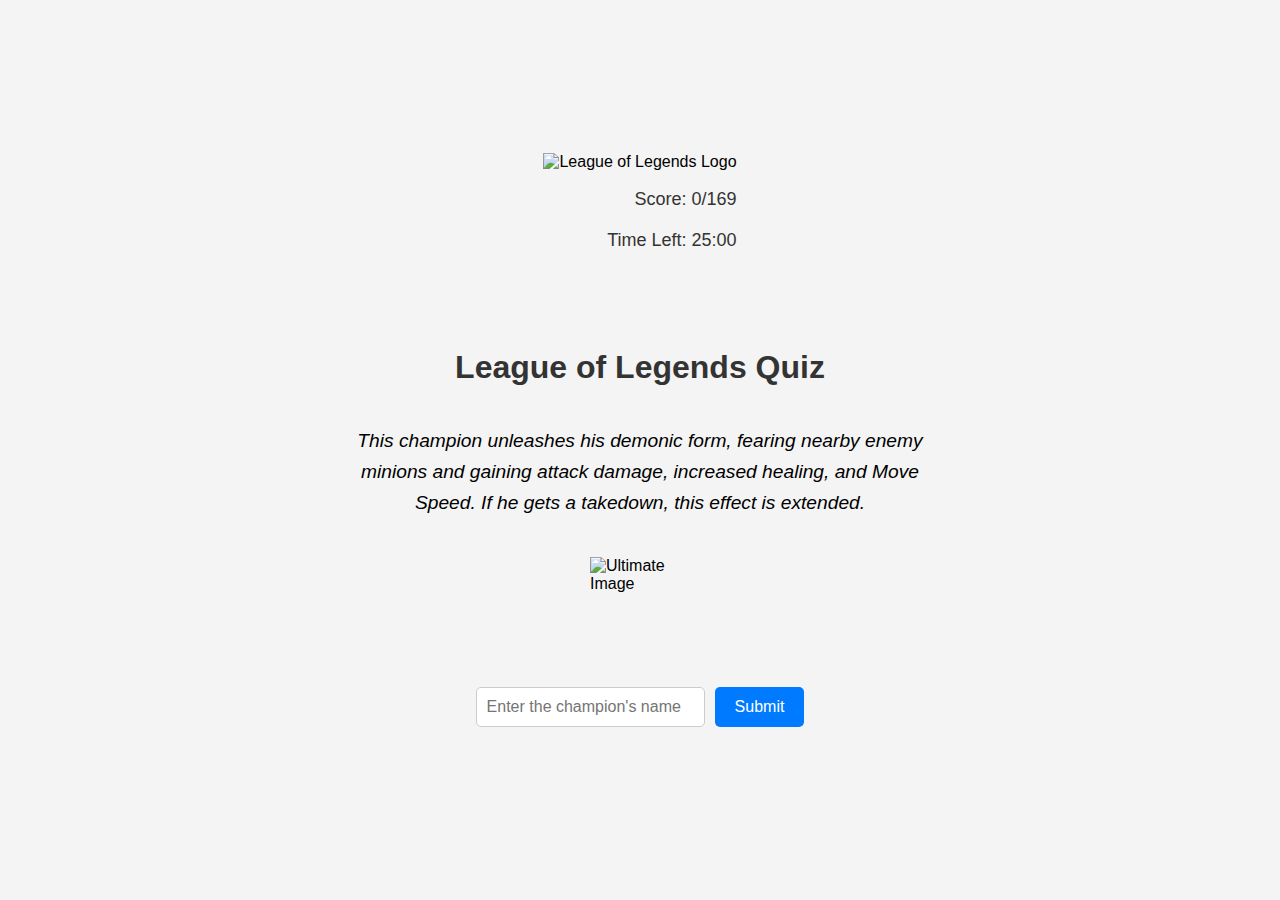
==== index.html @ c1e0116f "Quiz lol" ====
<!DOCTYPE html>
<html lang="en">

<head>
    <meta charset="UTF-8">
    <meta name="viewport" content="width=device-width, initial-scale=1.0">
    <title>League of Legends Quiz</title>
    <link rel="stylesheet" href="style.css"> <!-- Lien vers le fichier CSS externe -->
</head>

<body>
    <div class="header">
        <!-- Remplacer l'image de Tristana par le logo de League of Legends -->
        <img src="https://brand.riotgames.com/static/a91000434ed683358004b85c95d43ce0/8a20a/lol-logo.png"
            alt="League of Legends Logo" id="lol-logo">
        <div class="score-timer">
            <p id="score">Score: 0/165</p>
            <p id="timer">Time Left: 25:00</p>
        </div>
    </div>

    <h1>League of Legends Quiz</h1>

    <div class="question-container">
        <div class="description">
            <p id="description">Loading...</p>
        </div>
        <div class="ultimate-image">
            <img id="ultimateImage" src="" alt="Ultimate Image" style="display:none;">
        </div>
        <div id="feedback" class="feedback"></div> <!-- Zone de feedback "Correct"/"Wrong" -->
    </div>

    <div class="input-group">
        <input type="text" id="championInput" placeholder="Enter the champion's name">
        <button onclick="checkAnswer()">Submit</button>
    </div>

    <script src="quiz.js"></script>
</body>

</html>
---- style.css ----
/* style.css */

body {
    font-family: Arial, sans-serif;
    background-color: #f4f4f4;
    margin: 0;
    padding: 0;
    display: flex;
    flex-direction: column;
    align-items: center;
    justify-content: center;
    height: 100vh;
    position: relative;
}

header {
    width: 100%;
    padding: 10px;
    display: flex;
    justify-content: space-between;
    position: absolute;
    top: 10px;
    left: 20px;
}

#lol-logo {
    width: 50px;
    height: 50px;
}

.score-timer {
    text-align: right;
    margin-top: 10px;
}

h1 {
    color: #333;
    margin-top: 80px;
}

.question-container {
    display: flex;
    flex-direction: column;
    align-items: center;
    margin-bottom: 20px;
    width: 80%;
}

.description {
    font-style: italic;
    text-align: center; /* Centrer le texte */
    margin-bottom: 10px;
    line-height: 1.6;
    font-size: 1.2em;
    width: 100%;
    max-width: 600px; /* Limiter la largeur pour un meilleur rendu */
}

.ultimate-image img {
    width: 100px;
    height: 100px;
    margin-top: 10px;
}

.input-group {
    display: flex;
    flex-direction: row;
    margin-bottom: 20px;
    justify-content: center;
}

.input-group input {
    padding: 10px;
    font-size: 16px;
    margin-right: 10px;
    border-radius: 5px;
    border: 1px solid #ccc;
}

.input-group button {
    padding: 10px 20px;
    font-size: 16px;
    background-color: #007BFF;
    color: white;
    border: none;
    border-radius: 5px;
    cursor: pointer;
}

.input-group button:hover {
    background-color: #0056b3;
}

#score, #timer {
    font-size: 18px;
    color: #333;
}

#feedback {
    font-size: 18px;
    margin-top: 10px;
}

#timer {
    margin-top: 20px;
}
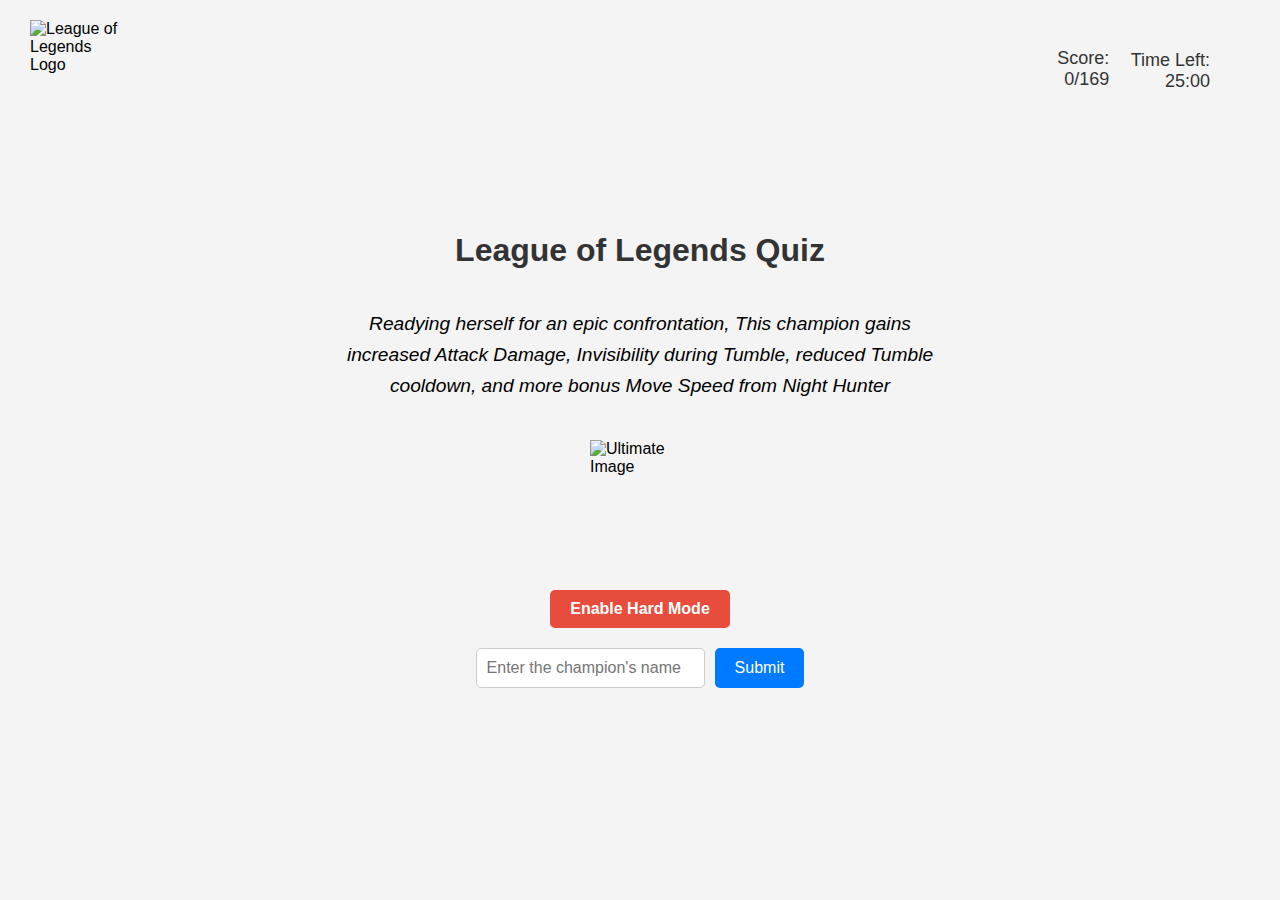
==== commit 995ecd21: "Fini" ====
--- a/index.html
+++ b/index.html
@@ -10,7 +10,6 @@
 
 <body>
     <div class="header">
-        <!-- Remplacer l'image de Tristana par le logo de League of Legends -->
         <img src="https://brand.riotgames.com/static/a91000434ed683358004b85c95d43ce0/8a20a/lol-logo.png"
             alt="League of Legends Logo" id="lol-logo">
         <div class="score-timer">
@@ -20,7 +19,6 @@
     </div>
 
     <h1>League of Legends Quiz</h1>
-
     <div class="question-container">
         <div class="description">
             <p id="description">Loading...</p>
@@ -31,11 +29,16 @@
         <div id="feedback" class="feedback"></div> <!-- Zone de feedback "Correct"/"Wrong" -->
     </div>
 
+    <button id="hard-mode-btn" onclick="toggleHardMode()">Enable Hard Mode</button>
+
     <div class="input-group">
         <input type="text" id="championInput" placeholder="Enter the champion's name">
         <button onclick="checkAnswer()">Submit</button>
     </div>
 
+    <div id="final-score" style="display:block;"></div> <!-- Ajouter cette ligne pour le score final -->
+    <button id="restart-btn" style="display:block" onclick="restartQuiz()">Restart Quiz</button>
+
     <script src="quiz.js"></script>
 </body>
 
--- a/style.css
+++ b/style.css
@@ -13,7 +13,7 @@
     position: relative;
 }
 
-header {
+.header {
     width: 100%;
     padding: 10px;
     display: flex;
@@ -21,16 +21,23 @@
     position: absolute;
     top: 10px;
     left: 20px;
+    align-items: center;  /* Assure que les éléments sont bien alignés */
 }
 
 #lol-logo {
-    width: 50px;
-    height: 50px;
+    width: 100px;
+    height: 100px;
+    margin-right: 20px;  /* Ajouter un peu d'espace entre le logo et le score */
 }
 
 .score-timer {
     text-align: right;
-    margin-top: 10px;
+    margin-right: 100px;
+    display: flex;  /* Assure l'alignement horizontal */
+    justify-content: space-between;
+    width: 180px;  /* Réduire la largeur pour éviter l'extension excessive */
+    max-width: 50%; /* Empêche l'extension au-delà de la moitié de l'écran */
+    overflow: hidden; /* S'assure que rien ne déborde */
 }
 
 h1 {
@@ -99,8 +106,63 @@
 #feedback {
     font-size: 18px;
     margin-top: 10px;
+    font-weight: bold;
+    color: #333;
 }
 
 #timer {
     margin-top: 20px;
 }
+
+#final-score {
+    font-size: 24px;
+    font-weight: bold;
+    color: #333;
+    text-align: center;
+    margin-top: 20px;
+    margin-bottom: 20px;
+}
+
+#restart-btn {
+    padding: 10px 20px;
+    font-size: 16px;
+    background-color: #28a745;
+    color: white;
+    border: none;
+    border-radius: 5px;
+    cursor: pointer;
+    display: none; /* Cache le bouton au départ */
+}
+
+#restart-btn:hover {
+    background-color: #218838;
+}
+
+#hard-mode-btn {
+    background-color: #e74c3c; /* Rouge vif */
+    color: white; /* Texte blanc */
+    padding: 10px 20px; /* Espacement autour du texte */
+    font-size: 16px; /* Taille de police */
+    font-weight: bold; /* Mettre en gras */
+    border: none; /* Retirer la bordure */
+    border-radius: 5px; /* Coins arrondis */
+    cursor: pointer; /* Change le curseur en main */
+    transition: background-color 0.3s, transform 0.2s; /* Ajout d'une transition pour un effet fluide */
+    margin-top: 20px; /* Ajouter de l'espace au-dessus du bouton */
+    text-align: center; /* Centrer le texte */
+    margin-bottom: 20px;
+}
+
+/* Effet au survol */
+#hard-mode-btn:hover {
+    background-color: #c0392b; /* Un rouge un peu plus foncé lors du survol */
+    transform: scale(1.05); /* Légère agrandissement lors du survol */
+}
+
+/* Effet au clic */
+#hard-mode-btn:active {
+    background-color: #d35400; /* Un orange vif lorsque l'on clique */
+    transform: scale(0.95); /* Réduction légèrement à la pression */
+}
+
+
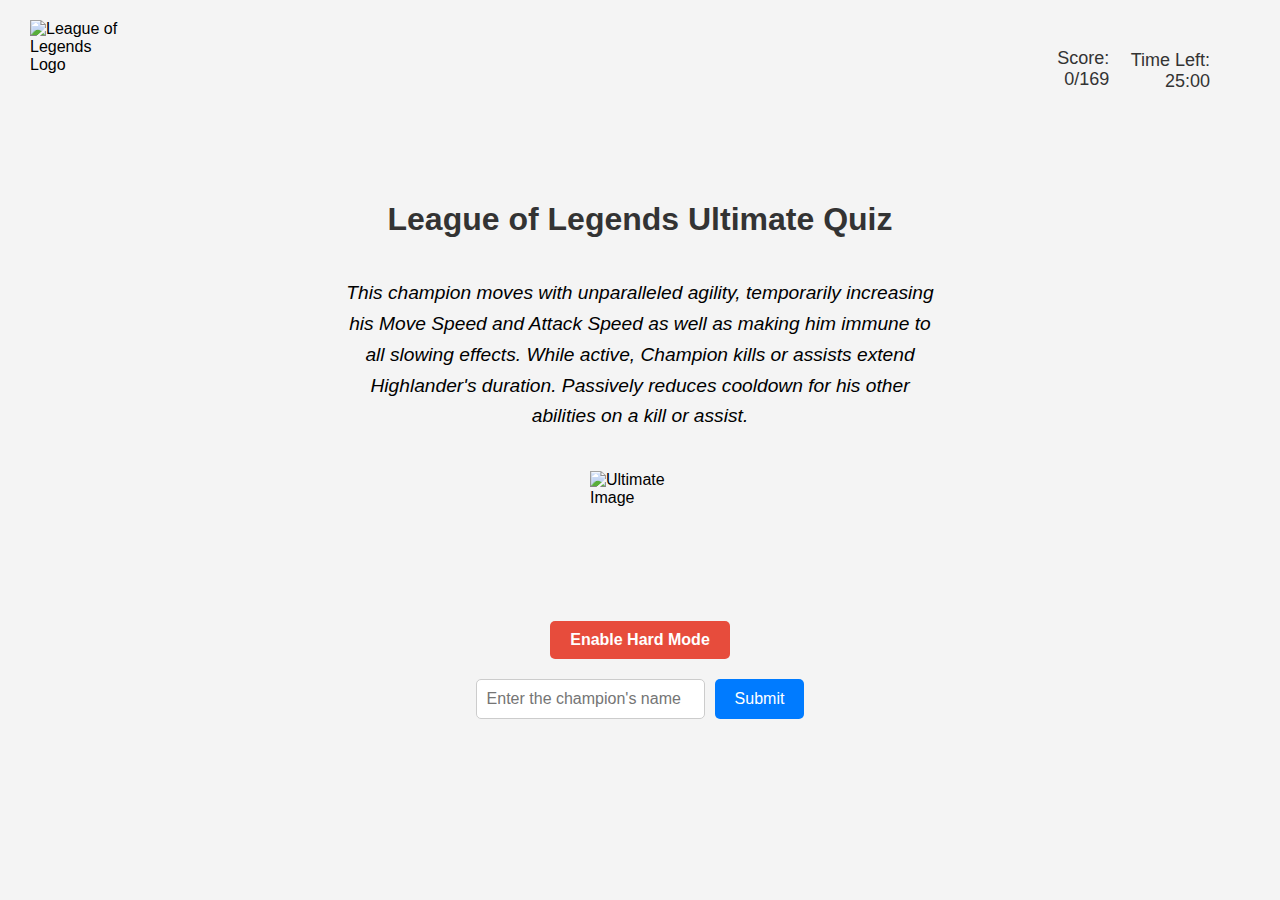
==== commit 3ddb1ed6: "Changment du titre" ====
--- a/index.html
+++ b/index.html
@@ -18,7 +18,7 @@
         </div>
     </div>
 
-    <h1>League of Legends Quiz</h1>
+    <h1>League of Legends Ultimate Quiz</h1>
     <div class="question-container">
         <div class="description">
             <p id="description">Loading...</p>
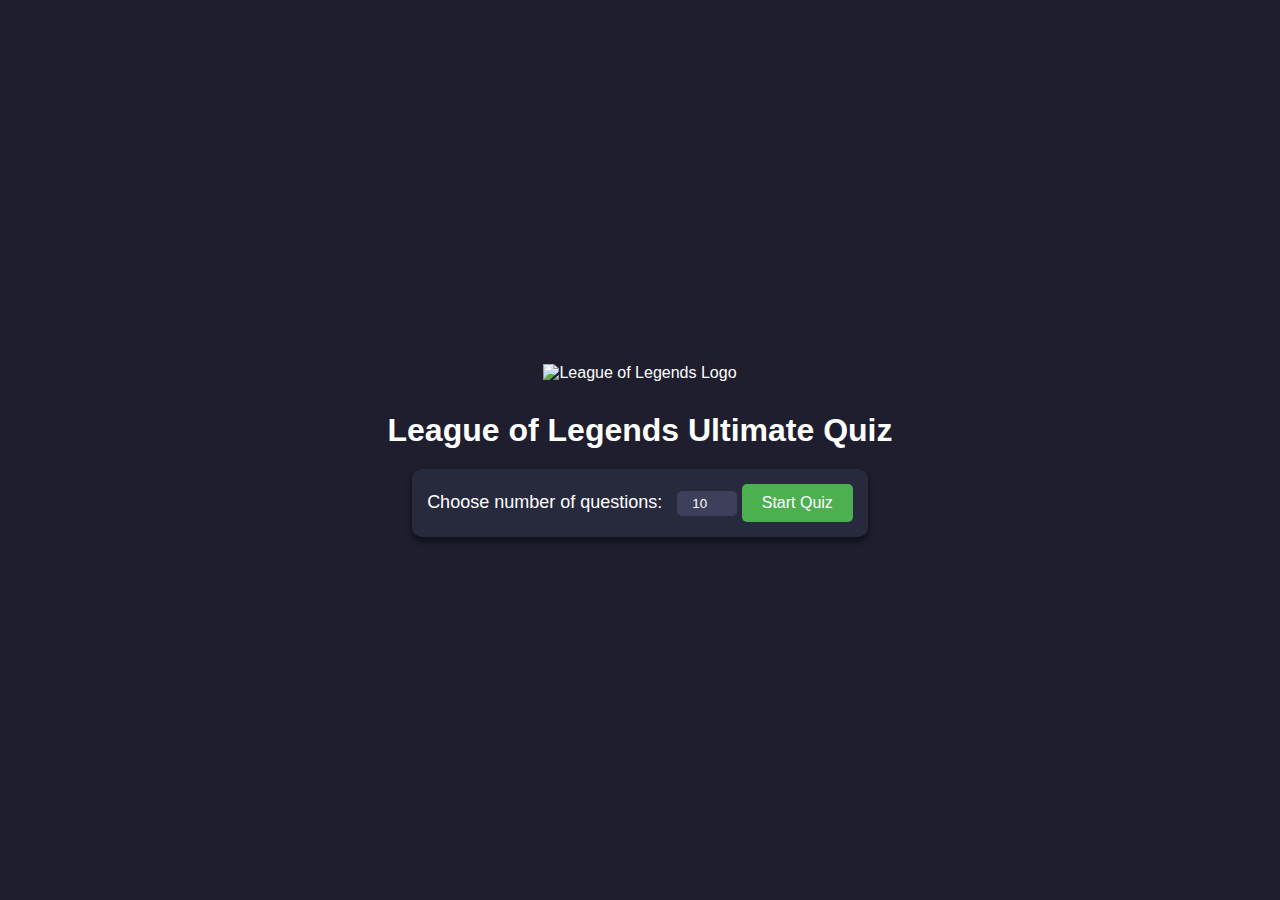
==== commit 6e61d541: "Beaucoup de modifications" ====
--- a/index.html
+++ b/index.html
@@ -5,39 +5,48 @@
     <meta charset="UTF-8">
     <meta name="viewport" content="width=device-width, initial-scale=1.0">
     <title>League of Legends Quiz</title>
-    <link rel="stylesheet" href="style.css"> <!-- Lien vers le fichier CSS externe -->
+    <link rel="stylesheet" href="style.css">
 </head>
 
 <body>
     <div class="header">
         <img src="https://brand.riotgames.com/static/a91000434ed683358004b85c95d43ce0/8a20a/lol-logo.png"
             alt="League of Legends Logo" id="lol-logo">
-        <div class="score-timer">
-            <p id="score">Score: 0/165</p>
-            <p id="timer">Time Left: 25:00</p>
+        <div class="score-timer" style="display:none;">
+            <p id="score">Score: 0/169</p>
+            <p id="timer">Time Left: 30:00</p>
         </div>
     </div>
 
     <h1>League of Legends Ultimate Quiz</h1>
-    <div class="question-container">
+    <div class="settings">
+        <label for="numQuestions">Choose number of questions: </label>
+        <input type="number" id="numQuestions" min="1" max="169" value="10">
+        <button onclick="startQuiz()">Start Quiz</button>
+    </div>
+    <div class="question-container" style="display:none;">
         <div class="description">
             <p id="description">Loading...</p>
+            <div id="feedback" class="feedback"></div>
         </div>
         <div class="ultimate-image">
             <img id="ultimateImage" src="" alt="Ultimate Image" style="display:none;">
         </div>
-        <div id="feedback" class="feedback"></div> <!-- Zone de feedback "Correct"/"Wrong" -->
+        <div id="quiz-completed">
+            Quiz Completed
+        </div>
+
     </div>
 
-    <button id="hard-mode-btn" onclick="toggleHardMode()">Enable Hard Mode</button>
+    <button id="hard-mode-btn" onclick="toggleHardMode()" style="display:none;">Enable Hard Mode</button>
 
-    <div class="input-group">
+    <div class="input-group" style="display:none;">
         <input type="text" id="championInput" placeholder="Enter the champion's name">
         <button onclick="checkAnswer()">Submit</button>
     </div>
 
-    <div id="final-score" style="display:block;"></div> <!-- Ajouter cette ligne pour le score final -->
-    <button id="restart-btn" style="display:block" onclick="restartQuiz()">Restart Quiz</button>
+    <div id="final-score" style="display:none;"></div>
+    <button id="restart-btn" style="display:none;" onclick="restartQuiz()">Restart Quiz</button>
 
     <script src="quiz.js"></script>
 </body>
--- a/style.css
+++ b/style.css
@@ -1,168 +1,261 @@
-/* style.css */
-
-body {
-    font-family: Arial, sans-serif;
-    background-color: #f4f4f4;
+/* Réinitialisation des styles par défaut */
+body, h1, label, input, button {
     margin: 0;
     padding: 0;
+    padding-bottom: 20px;
+    font-family: 'Arial', sans-serif;
+    box-sizing: border-box;
+}
+
+p {
+    margin: 0;
+    padding: 0;
+    margin-right: 20px;
+    font-family: 'Arial', sans-serif;
+    box-sizing: border-box;
+}
+
+/* Fond et mise en page */
+body {
+    background-color: #1e1e2e;
+    color: #fff;
     display: flex;
     flex-direction: column;
     align-items: center;
     justify-content: center;
     height: 100vh;
-    position: relative;
+    padding: 20px;
 }
 
 .header {
+    text-align: center;
+    margin-bottom: 20px;
+}
+
+#lol-logo {
+    width: 200px;
+    margin-bottom: 10px;
+}
+
+/* Section des paramètres */
+.settings {
+    background-color: #27293d;
+    padding: 15px;
+    border-radius: 10px;
+    box-shadow: 0 4px 6px rgba(0, 0, 0, 0.5);
+}
+
+.settings label {
+    font-size: 18px;
+    margin-right: 10px;
+}
+
+.settings input {
+    width: 60px;
+    padding: 5px;
+    border: none;
+    border-radius: 5px;
+    background: #3e405b;
+    color: #fff;
+    text-align: center;
+}
+
+.settings button {
+    padding: 10px 20px;
+    background-color: #4caf50;
+    border: none;
+    border-radius: 5px;
+    color: #fff;
+    font-size: 16px;
+    cursor: pointer;
+    transition: background-color 0.3s;
+}
+
+.settings button:hover {
+    background-color: #45a049;
+}
+
+/* Score et timer */
+.score-timer {
+    margin-bottom: 20px;
+    font-size: 20px;
+    font-weight: bold;
+    display: flex;
+    justify-content: space-between;
     width: 100%;
-    padding: 10px;
-    display: flex;
-    justify-content: space-between;
-    position: absolute;
-    top: 10px;
-    left: 20px;
-    align-items: center;  /* Assure que les éléments sont bien alignés */
-}
-
-#lol-logo {
-    width: 100px;
-    height: 100px;
-    margin-right: 20px;  /* Ajouter un peu d'espace entre le logo et le score */
-}
-
-.score-timer {
-    text-align: right;
-    margin-right: 100px;
-    display: flex;  /* Assure l'alignement horizontal */
-    justify-content: space-between;
-    width: 180px;  /* Réduire la largeur pour éviter l'extension excessive */
-    max-width: 50%; /* Empêche l'extension au-delà de la moitié de l'écran */
-    overflow: hidden; /* S'assure que rien ne déborde */
-}
-
-h1 {
-    color: #333;
-    margin-top: 80px;
-}
-
+    max-width: 400px;
+}
+
+/* Conteneur des questions */
 .question-container {
-    display: flex;
-    flex-direction: column;
-    align-items: center;
-    margin-bottom: 20px;
-    width: 80%;
-}
-
-.description {
-    font-style: italic;
-    text-align: center; /* Centrer le texte */
-    margin-bottom: 10px;
-    line-height: 1.6;
-    font-size: 1.2em;
+    text-align: center;
+    background-color: #27293d;
+    padding: 20px;
+    border-radius: 10px;
     width: 100%;
-    max-width: 600px; /* Limiter la largeur pour un meilleur rendu */
+    max-width: 500px;
+    box-shadow: 0 4px 6px rgba(0, 0, 0, 0.5);
+}
+
+.question-container #quiz-completed {
+    display:none;
+    padding-left: 120px;
+    text-align:right; 
+    font-size:36px; 
+    font-weight:bold; 
+    color:#4caf50;
 }
 
 .ultimate-image img {
     width: 100px;
     height: 100px;
-    margin-top: 10px;
-}
-
+    object-fit: cover;
+    border-radius: 100px;
+    margin: 15px 0;
+}
+
+.feedback {
+    margin-top: 20px;
+    font-size: 18px;
+    text-align: center;
+}
+
+/* Entrée et boutons */
 .input-group {
-    display: flex;
-    flex-direction: row;
-    margin-bottom: 20px;
-    justify-content: center;
+    margin-top: 20px;
+    display: flex;
+    flex-direction: column;
+    align-items: center;
 }
 
 .input-group input {
     padding: 10px;
-    font-size: 16px;
-    margin-right: 10px;
-    border-radius: 5px;
-    border: 1px solid #ccc;
+    border-radius: 5px;
+    border: none;
+    background: #3e405b;
+    color: #fff;
+    font-size: 16px;
+    margin-bottom: 10px;
+    width: 80%;
+    max-width: 400px;
 }
 
 .input-group button {
     padding: 10px 20px;
-    font-size: 16px;
-    background-color: #007BFF;
-    color: white;
-    border: none;
-    border-radius: 5px;
-    cursor: pointer;
+    background-color: #007bff;
+    border: none;
+    border-radius: 5px;
+    color: #fff;
+    font-size: 16px;
+    cursor: pointer;
+    transition: background-color 0.3s;
 }
 
 .input-group button:hover {
     background-color: #0056b3;
 }
 
-#score, #timer {
-    font-size: 18px;
-    color: #333;
-}
-
-#feedback {
-    font-size: 18px;
+/* Bouton mode difficile */
+#hard-mode-btn {
     margin-top: 10px;
-    font-weight: bold;
-    color: #333;
-}
-
-#timer {
-    margin-top: 20px;
-}
-
+    padding: 10px 20px;
+    background-color: #e91e63;
+    border: none;
+    border-radius: 5px;
+    color: #fff;
+    cursor: pointer;
+    font-size: 16px;
+    transition: background-color 0.3s;
+}
+
+#hard-mode-btn:hover {
+    background-color: #c2185b;
+}
+
+/* Bouton redémarrer */
+#restart-btn {
+    padding: 10px 20px;
+    background-color: #ff5722;
+    border: none;
+    border-radius: 5px;
+    color: #fff;
+    cursor: pointer;
+    font-size: 16px;
+    margin-top: 20px;
+    transition: background-color 0.3s;
+}
+
+#restart-btn:hover {
+    background-color: #e64a19;
+}
+
+/* Fin de quiz */
 #final-score {
     font-size: 24px;
     font-weight: bold;
-    color: #333;
-    text-align: center;
-    margin-top: 20px;
-    margin-bottom: 20px;
-}
-
-#restart-btn {
-    padding: 10px 20px;
-    font-size: 16px;
-    background-color: #28a745;
-    color: white;
-    border: none;
-    border-radius: 5px;
-    cursor: pointer;
-    display: none; /* Cache le bouton au départ */
-}
-
-#restart-btn:hover {
-    background-color: #218838;
-}
-
-#hard-mode-btn {
-    background-color: #e74c3c; /* Rouge vif */
-    color: white; /* Texte blanc */
-    padding: 10px 20px; /* Espacement autour du texte */
-    font-size: 16px; /* Taille de police */
-    font-weight: bold; /* Mettre en gras */
-    border: none; /* Retirer la bordure */
-    border-radius: 5px; /* Coins arrondis */
-    cursor: pointer; /* Change le curseur en main */
-    transition: background-color 0.3s, transform 0.2s; /* Ajout d'une transition pour un effet fluide */
-    margin-top: 20px; /* Ajouter de l'espace au-dessus du bouton */
-    text-align: center; /* Centrer le texte */
-    margin-bottom: 20px;
-}
-
-/* Effet au survol */
-#hard-mode-btn:hover {
-    background-color: #c0392b; /* Un rouge un peu plus foncé lors du survol */
-    transform: scale(1.05); /* Légère agrandissement lors du survol */
-}
-
-/* Effet au clic */
-#hard-mode-btn:active {
-    background-color: #d35400; /* Un orange vif lorsque l'on clique */
-    transform: scale(0.95); /* Réduction légèrement à la pression */
-}
-
-
+    text-align: center;
+    margin-top: 20px;
+}
+
+.description {
+    display: flex;
+    flex-direction: column;
+    justify-content: center; /* Centre verticalement */
+    align-items: center; /* Centre horizontalement */
+    height: 100%; /* S'assure que l'élément prend toute la hauteur disponible */
+}
+
+/* Pour les écrans de 600px ou moins (smartphones en portrait) */
+@media screen and (max-width: 600px) {
+    body {
+        padding: 10px;
+    }
+
+    .settings {
+        width: 100%;
+        padding: 10px;
+    }
+
+    .question-container {
+        width: 100%;
+        padding: 10px;
+    }
+
+    .input-group input {
+        width: 100%;
+    }
+
+    #lol-logo {
+        width: 150px; /* Réduit la taille du logo */
+    }
+}
+
+/* Pour les écrans entre 601px et 1024px (tablettes et petits écrans) */
+@media screen and (max-width: 1024px) {
+    .question-container {
+        max-width: 80%;
+    }
+
+    .input-group input {
+        width: 70%;
+    }
+
+    #lol-logo {
+        width: 180px;
+    }
+
+    .settings {
+        width: 50%;
+    }
+}
+
+/* Pour les écrans plus grands (ordinateurs de bureau) */
+@media screen and (min-width: 1025px) {
+    .question-container {
+        max-width: 500px; /* La largeur reste fixe à 500px */
+    }
+
+    .settings {
+        width: 50%px;
+    }
+}
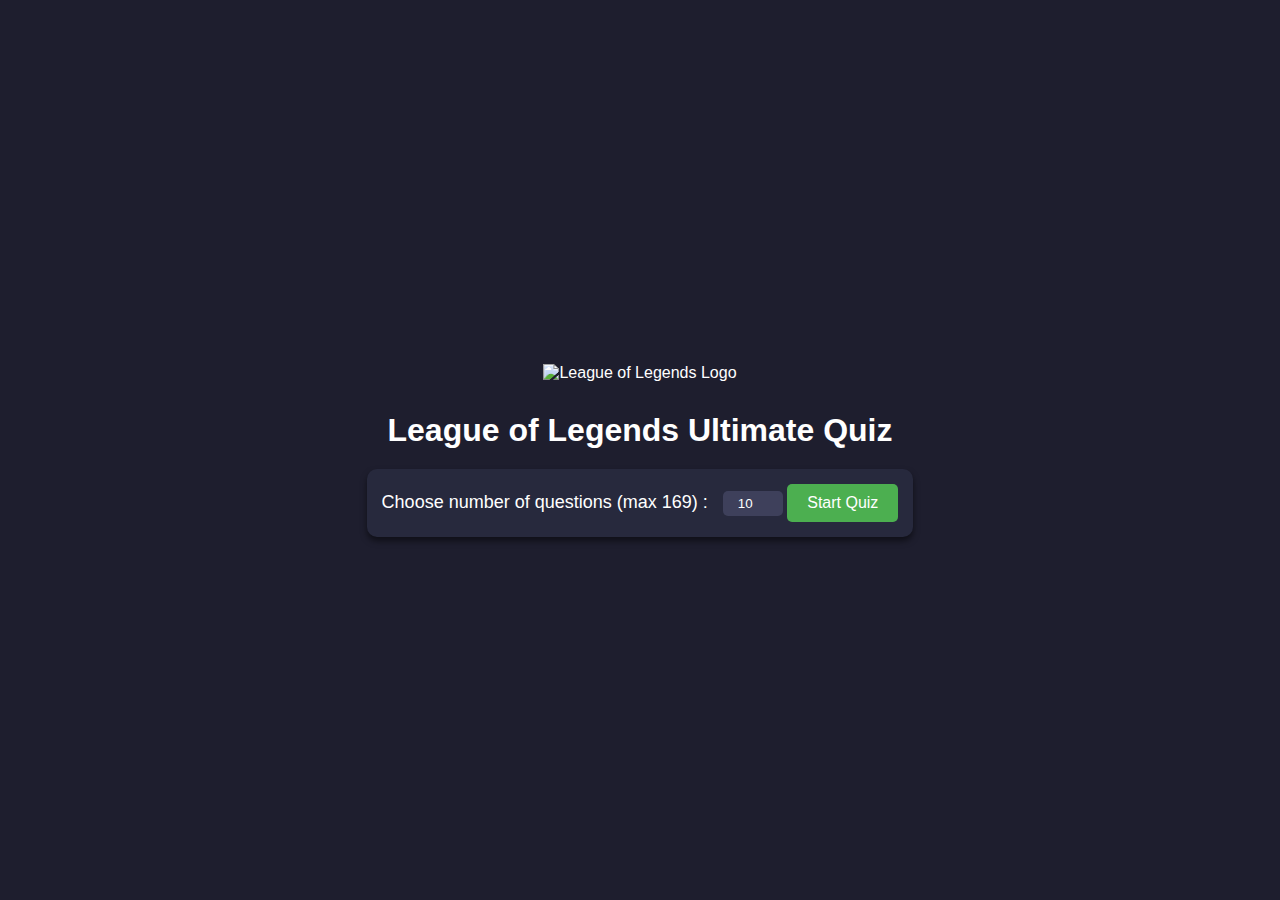
==== commit caa296f5: "Modification titre nombre questions" ====
--- a/index.html
+++ b/index.html
@@ -5,7 +5,7 @@
     <meta charset="UTF-8">
     <meta name="viewport" content="width=device-width, initial-scale=1.0">
     <title>League of Legends Quiz</title>
-    <link rel="stylesheet" href="style.css">
+    <link rel="stylesheet" href="./style.css">
 </head>
 
 <body>
@@ -20,7 +20,7 @@
 
     <h1>League of Legends Ultimate Quiz</h1>
     <div class="settings">
-        <label for="numQuestions">Choose number of questions: </label>
+        <label for="numQuestions">Choose number of questions (max 169) : </label>
         <input type="number" id="numQuestions" min="1" max="169" value="10">
         <button onclick="startQuiz()">Start Quiz</button>
     </div>
@@ -48,7 +48,7 @@
     <div id="final-score" style="display:none;"></div>
     <button id="restart-btn" style="display:none;" onclick="restartQuiz()">Restart Quiz</button>
 
-    <script src="quiz.js"></script>
+    <script src="./quiz.js"></script>
 </body>
 
 </html>--- a/style.css
+++ b/style.css
@@ -98,9 +98,9 @@
 }
 
 .question-container #quiz-completed {
+    width: -webkit-fill-available;
     display:none;
-    padding-left: 120px;
-    text-align:right; 
+    text-align:center; 
     font-size:36px; 
     font-weight:bold; 
     color:#4caf50;
